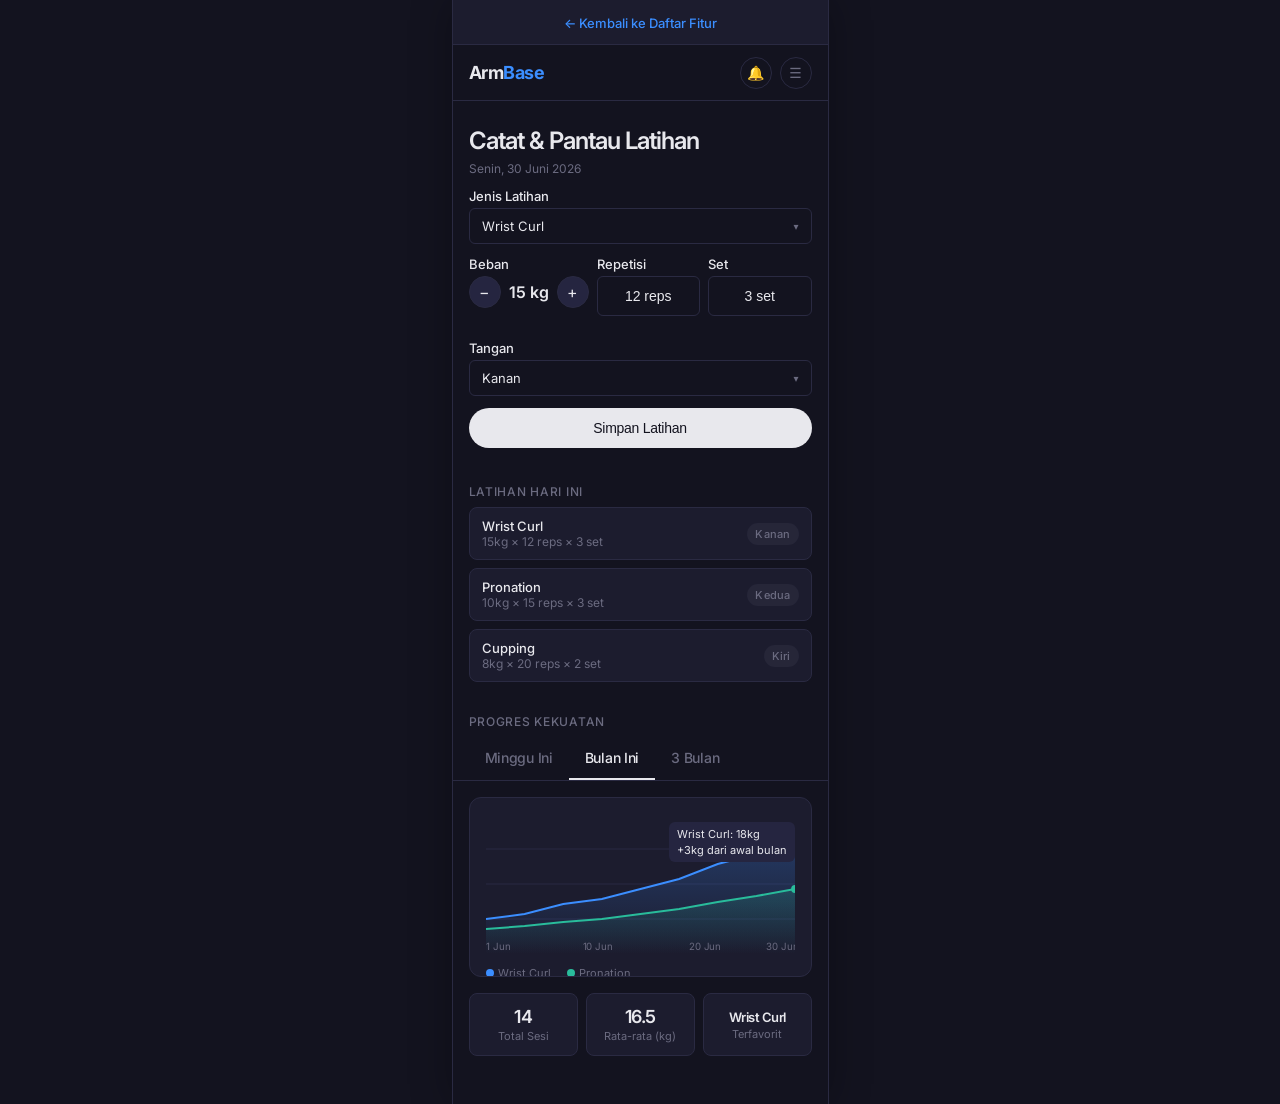
==== 01_tracking_grafik_progres.html @ 0b5d5841 "feat: setup mini experience hub and dark theme mockups" ====
<!DOCTYPE html>
<html lang="id">
<head>
  <meta charset="UTF-8">
  <meta name="viewport" content="width=375, initial-scale=1.0">
  <title>ArmBase — Tracking Latihan & Grafik Progres</title>
  <link rel="stylesheet" href="mockup-shared.css">
  <style>
    .chart-svg { width: 100%; height: 140px; }
    .chart-svg .line-blue { stroke: var(--link); stroke-width: 2; fill: none; }
    .chart-svg .line-cyan { stroke: #29bc9b; stroke-width: 2; fill: none; }
    .chart-svg .area-blue { fill: url(#gradBlue); }
    .chart-svg .area-cyan { fill: url(#gradCyan); }
    .chart-svg .axis-line { stroke: var(--hairline); stroke-width: 1; }
    .chart-svg text { font-family: 'Inter', sans-serif; font-size: 10px; fill: var(--mute); }
    .chart-tooltip {
      position: absolute; top: 24px; right: 16px;
      background: var(--canvas-soft-2); color: var(--ink); font-size: 11px;
      padding: 4px 8px; border-radius: 6px;
      line-height: 16px;
    }
    .chart-legend { display: flex; gap: 16px; margin-top: 8px; }
    .chart-legend-item { display: flex; align-items: center; gap: 4px; font-size: 11px; color: var(--mute); }
    .chart-legend-dot { width: 8px; height: 8px; border-radius: 50%; }
    .recorded-list { padding: 0 16px; margin-bottom: 16px; }
    .recorded-item {
      display: flex; align-items: center; justify-content: space-between;
      padding: 10px 12px; background: var(--canvas-soft); border: 1px solid var(--hairline);
      border-radius: 8px; margin-bottom: 8px; font-size: 13px;
    }
    .recorded-item-name { font-weight: 500; color: var(--ink); }
    .recorded-item-detail { color: var(--mute); font-size: 12px; }
    .stepper { display: flex; align-items: center; gap: 8px; }
    .stepper-btn {
      width: 32px; height: 32px; border-radius: 50%; border: 1px solid var(--hairline);
      background: var(--canvas-soft-2); font-size: 16px; color: var(--ink); cursor: pointer;
      display: flex; align-items: center; justify-content: center;
    }
    .stepper-value { font-size: 16px; font-weight: 600; color: var(--ink); min-width: 40px; text-align: center; }
  </style>
</head>
<body>
  <div style="background: var(--canvas-soft); padding: 12px 16px; border-bottom: 1px solid var(--hairline); text-align: center;">
    <a href="index.html" style="color: var(--link); font-size: 13px; text-decoration: none; font-weight: 500;">
      ← Kembali ke Daftar Fitur
    </a>
  </div>

  <!-- Navbar -->
  <nav class="navbar">
    <div class="navbar-brand">Arm<span>Base</span></div>
    <div class="navbar-icons">
      <div class="navbar-icon">🔔</div>
      <div class="navbar-icon">☰</div>
    </div>
  </nav>

  <!-- Page Header -->
  <div class="page-header">
    <div class="page-title">Catat & Pantau Latihan</div>
    <div class="page-date">Senin, 30 Juni 2026</div>
  </div>

  <!-- Form Input Section -->
  <div class="form-group">
    <label class="form-label">Jenis Latihan</label>
    <div class="select-mock" style="width:100%; justify-content: space-between;">Wrist Curl</div>
  </div>

  <div style="padding: 0 16px; margin-bottom: 12px;">
    <div class="form-input-row">
      <div class="form-group">
        <label class="form-label">Beban</label>
        <div class="stepper">
          <div class="stepper-btn">−</div>
          <div class="stepper-value">15 kg</div>
          <div class="stepper-btn">+</div>
        </div>
      </div>
      <div class="form-group">
        <label class="form-label">Repetisi</label>
        <input class="form-input" value="12 reps" readonly style="text-align:center;">
      </div>
      <div class="form-group">
        <label class="form-label">Set</label>
        <input class="form-input" value="3 set" readonly style="text-align:center;">
      </div>
    </div>
  </div>

  <div class="form-group">
    <label class="form-label">Tangan</label>
    <div class="select-mock" style="width:100%; justify-content: space-between;">Kanan</div>
  </div>

  <div style="padding: 0 16px; margin-bottom: 20px;">
    <button class="btn-primary">Simpan Latihan</button>
  </div>

  <!-- Recorded Today -->
  <div class="section-label">Latihan Hari Ini</div>
  <div class="recorded-list">
    <div class="recorded-item">
      <div>
        <div class="recorded-item-name">Wrist Curl</div>
        <div class="recorded-item-detail">15kg × 12 reps × 3 set</div>
      </div>
      <span class="badge badge-mute">Kanan</span>
    </div>
    <div class="recorded-item">
      <div>
        <div class="recorded-item-name">Pronation</div>
        <div class="recorded-item-detail">10kg × 15 reps × 3 set</div>
      </div>
      <span class="badge badge-mute">Kedua</span>
    </div>
    <div class="recorded-item">
      <div>
        <div class="recorded-item-name">Cupping</div>
        <div class="recorded-item-detail">8kg × 20 reps × 2 set</div>
      </div>
      <span class="badge badge-mute">Kiri</span>
    </div>
  </div>

  <!-- Grafik Progres Section -->
  <div class="section-label">Progres Kekuatan</div>
  <div class="tabs">
    <div class="tab">Minggu Ini</div>
    <div class="tab tab-active">Bulan Ini</div>
    <div class="tab">3 Bulan</div>
  </div>

  <div class="chart-area">
    <div class="chart-tooltip">Wrist Curl: 18kg<br>+3kg dari awal bulan</div>
    <svg class="chart-svg" viewBox="0 0 320 140" preserveAspectRatio="none">
      <defs>
        <linearGradient id="gradBlue" x1="0" y1="0" x2="0" y2="1">
          <stop offset="0%" stop-color="#3b8eff" stop-opacity="0.25"/>
          <stop offset="100%" stop-color="#3b8eff" stop-opacity="0"/>
        </linearGradient>
        <linearGradient id="gradCyan" x1="0" y1="0" x2="0" y2="1">
          <stop offset="0%" stop-color="#29bc9b" stop-opacity="0.2"/>
          <stop offset="100%" stop-color="#29bc9b" stop-opacity="0"/>
        </linearGradient>
      </defs>
      <!-- Grid lines -->
      <line class="axis-line" x1="0" y1="35" x2="320" y2="35"/>
      <line class="axis-line" x1="0" y1="70" x2="320" y2="70"/>
      <line class="axis-line" x1="0" y1="105" x2="320" y2="105"/>
      <!-- Area fills -->
      <path class="area-blue" d="M0,105 L40,100 L80,90 L120,85 L160,75 L200,65 L240,50 L280,40 L320,30 L320,140 L0,140 Z"/>
      <path class="area-cyan" d="M0,115 L40,112 L80,108 L120,105 L160,100 L200,95 L240,88 L280,82 L320,75 L320,140 L0,140 Z"/>
      <!-- Lines -->
      <polyline class="line-blue" points="0,105 40,100 80,90 120,85 160,75 200,65 240,50 280,40 320,30"/>
      <polyline class="line-cyan" points="0,115 40,112 80,108 120,105 160,100 200,95 240,88 280,82 320,75"/>
      <!-- Endpoint dots -->
      <circle cx="320" cy="30" r="4" fill="#3b8eff"/>
      <circle cx="320" cy="75" r="4" fill="#29bc9b"/>
      <!-- Axis labels -->
      <text x="0" y="136">1 Jun</text>
      <text x="100" y="136">10 Jun</text>
      <text x="210" y="136">20 Jun</text>
      <text x="290" y="136">30 Jun</text>
    </svg>
    <div class="chart-legend">
      <div class="chart-legend-item"><div class="chart-legend-dot" style="background:#3b8eff;"></div>Wrist Curl</div>
      <div class="chart-legend-item"><div class="chart-legend-dot" style="background:#29bc9b;"></div>Pronation</div>
    </div>
  </div>

  <!-- Stats -->
  <div class="stat-row">
    <div class="stat-card">
      <div class="stat-value">14</div>
      <div class="stat-label">Total Sesi</div>
    </div>
    <div class="stat-card">
      <div class="stat-value">16.5</div>
      <div class="stat-label">Rata-rata (kg)</div>
    </div>
    <div class="stat-card">
      <div class="stat-value" style="font-size: 13px; padding-top: 3px;">Wrist Curl</div>
      <div class="stat-label">Terfavorit</div>
    </div>
  </div>

  <div style="height: 32px;"></div>
</body>
</html>
---- mockup-shared.css ----
/* ================================================
   ArmBase Mockup — Shared Design Tokens (Vercel-Inspired)
   Extracted from design.md
   ================================================ */

@import url('https://fonts.googleapis.com/css2?family=Inter:wght@400;500;600;700&display=swap');

:root {
  /* Colors — Soft Dark Palette */
  --primary: #e8e8ed;
  --on-primary: #13131f;
  --ink: #e8e8ed;
  --body: #a0a0b0;
  --mute: #6b6b80;
  --hairline: #2a2a42;
  --hairline-strong: #45456a;
  --canvas: #13131f;
  --canvas-soft: #1c1c2e;
  --canvas-soft-2: #252540;
  --link: #3b8eff;
  --link-deep: #5ca0ff;
  --success: #3b8eff;
  --error: #ff4d4d;
  --error-soft: rgba(238, 0, 0, 0.15);
  --warning: #f5a623;
  --warning-soft: rgba(245, 166, 35, 0.15);
  --warning-deep: #f5b85a;
  --violet: #a78bfa;
  --cyan: #50e3c2;
  --cyan-deep: #29bc9b;
  --highlight-pink: #ff0080;
  --whatsapp: #25D366;

  /* Spacing */
  --sp-xxs: 4px;
  --sp-xs: 8px;
  --sp-sm: 12px;
  --sp-md: 16px;
  --sp-lg: 24px;
  --sp-xl: 32px;

  /* Rounded */
  --r-xs: 4px;
  --r-sm: 6px;
  --r-md: 8px;
  --r-lg: 12px;
  --r-xl: 16px;
  --r-pill: 100px;
  --r-full: 9999px;
}

* { margin: 0; padding: 0; box-sizing: border-box; }

body {
  font-family: 'Inter', system-ui, -apple-system, sans-serif;
  background: var(--canvas);
  color: var(--ink);
  width: 375px;
  min-height: 100vh;
  overflow-x: hidden;
  -webkit-font-smoothing: antialiased;
  margin: 0 auto;
  box-shadow: 0 0 0 1px var(--hairline), 0 0 40px rgba(0, 0, 0, 0.3);
}

/* ─── Navbar ─── */
.navbar {
  display: flex;
  align-items: center;
  justify-content: space-between;
  height: 56px;
  padding: 0 var(--sp-md);
  border-bottom: 1px solid var(--hairline);
  background: var(--canvas);
  position: sticky;
  top: 0;
  z-index: 100;
}
.navbar-brand {
  font-size: 18px;
  font-weight: 700;
  letter-spacing: -0.5px;
  color: var(--ink);
}
.navbar-brand span {
  color: var(--link);
}
.navbar-icons {
  display: flex;
  gap: var(--sp-xs);
}
.navbar-icon {
  width: 32px; height: 32px;
  border-radius: var(--r-full);
  border: 1px solid var(--hairline);
  display: flex; align-items: center; justify-content: center;
  background: var(--canvas);
  color: var(--mute);
  font-size: 14px;
}

/* ─── Page Header ─── */
.page-header {
  padding: var(--sp-lg) var(--sp-md) var(--sp-sm);
}
.page-title {
  font-size: 24px;
  font-weight: 600;
  letter-spacing: -0.96px;
  line-height: 32px;
  color: var(--ink);
}
.page-subtitle {
  font-size: 14px;
  font-weight: 400;
  line-height: 20px;
  color: var(--body);
  margin-top: var(--sp-xxs);
}
.page-date {
  font-size: 12px;
  color: var(--mute);
  margin-top: var(--sp-xxs);
}

/* ─── Cards ─── */
.card {
  background: var(--canvas);
  border: 1px solid var(--hairline);
  border-radius: var(--r-lg);
  padding: var(--sp-md);
  margin: 0 var(--sp-md) var(--sp-sm);
}
.card-soft {
  background: var(--canvas-soft);
  border: 1px solid var(--hairline);
  border-radius: var(--r-lg);
  padding: var(--sp-md);
  margin: 0 var(--sp-md) var(--sp-sm);
}
.card-highlight {
  border-color: var(--link);
  box-shadow: 0 0 0 1px var(--link);
}
.card-title {
  font-size: 14px;
  font-weight: 600;
  color: var(--ink);
  letter-spacing: -0.28px;
}
.card-desc {
  font-size: 13px;
  color: var(--body);
  line-height: 18px;
  margin-top: var(--sp-xxs);
}
.card-meta {
  font-size: 12px;
  color: var(--mute);
  margin-top: var(--sp-xxs);
}
.card-row {
  display: flex;
  align-items: center;
  gap: var(--sp-xs);
  margin-top: var(--sp-xs);
}

/* ─── Buttons ─── */
.btn-primary {
  display: inline-flex;
  align-items: center;
  justify-content: center;
  height: 40px;
  padding: 0 var(--sp-md);
  background: var(--primary);
  color: var(--on-primary);
  font-size: 14px;
  font-weight: 500;
  border-radius: var(--r-pill);
  border: none;
  cursor: pointer;
  width: 100%;
  letter-spacing: -0.28px;
}
.btn-secondary {
  display: inline-flex;
  align-items: center;
  justify-content: center;
  height: 40px;
  padding: 0 var(--sp-md);
  background: var(--canvas);
  color: var(--ink);
  font-size: 14px;
  font-weight: 500;
  border-radius: var(--r-pill);
  border: 1px solid var(--hairline);
  cursor: pointer;
  width: 100%;
  letter-spacing: -0.28px;
}
.btn-sm {
  height: 32px;
  font-size: 13px;
  padding: 0 var(--sp-sm);
}
.btn-whatsapp {
  background: var(--whatsapp);
  color: white;
  border: none;
}

/* ─── Badges ─── */
.badge {
  display: inline-flex;
  align-items: center;
  height: 22px;
  padding: 0 var(--sp-xs);
  border-radius: var(--r-full);
  font-size: 11px;
  font-weight: 500;
  letter-spacing: 0.02em;
}
.badge-blue { background: rgba(59, 142, 255, 0.15); color: #5ca0ff; }
.badge-green { background: rgba(10, 124, 66, 0.15); color: #34d399; }
.badge-yellow { background: var(--warning-soft); color: var(--warning-deep); }
.badge-red { background: var(--error-soft); color: #ff6b6b; }
.badge-cyan { background: rgba(80, 227, 194, 0.15); color: #50e3c2; }
.badge-violet { background: rgba(121, 40, 202, 0.15); color: #a78bfa; }
.badge-mute { background: rgba(107, 107, 128, 0.12); color: var(--mute); }

/* ─── Tags ─── */
.tag {
  display: inline-flex;
  align-items: center;
  height: 20px;
  padding: 0 6px;
  border-radius: var(--r-xs);
  font-size: 11px;
  font-weight: 500;
}
.tag-red { background: rgba(238, 0, 0, 0.12); color: #ff6b6b; }
.tag-yellow { background: rgba(245, 166, 35, 0.12); color: #f5b85a; }
.tag-cyan { background: rgba(80, 227, 194, 0.12); color: #50e3c2; }
.tag-blue { background: rgba(59, 142, 255, 0.12); color: #5ca0ff; }

/* ─── Avatar ─── */
.avatar {
  width: 40px; height: 40px;
  border-radius: var(--r-full);
  background: var(--canvas-soft-2);
  display: flex; align-items: center; justify-content: center;
  font-size: 14px;
  font-weight: 600;
  color: var(--body);
  flex-shrink: 0;
}
.avatar-sm {
  width: 32px; height: 32px;
  font-size: 12px;
}

/* ─── Filter/Dropdown ─── */
.filter-row {
  display: flex;
  gap: var(--sp-xs);
  padding: 0 var(--sp-md);
  margin-bottom: var(--sp-sm);
  overflow-x: auto;
}
.filter-chip {
  display: inline-flex;
  align-items: center;
  height: 32px;
  padding: 0 var(--sp-sm);
  border-radius: var(--r-pill);
  font-size: 13px;
  font-weight: 500;
  border: 1px solid var(--hairline);
  background: var(--canvas);
  color: var(--body);
  white-space: nowrap;
  flex-shrink: 0;
}
.filter-chip-active {
  background: var(--primary);
  color: var(--on-primary);
  border-color: var(--primary);
}
.select-mock {
  display: inline-flex;
  align-items: center;
  height: 36px;
  padding: 0 var(--sp-sm);
  border-radius: var(--r-sm);
  font-size: 13px;
  font-weight: 400;
  border: 1px solid var(--hairline);
  background: var(--canvas);
  color: var(--ink);
  gap: var(--sp-xxs);
}
.select-mock::after {
  content: "▾";
  color: var(--mute);
  font-size: 10px;
}

/* ─── Tabs ─── */
.tabs {
  display: flex;
  gap: 0;
  padding: 0 var(--sp-md);
  border-bottom: 1px solid var(--hairline);
  margin-bottom: var(--sp-md);
}
.tab {
  padding: var(--sp-sm) var(--sp-md);
  font-size: 14px;
  font-weight: 500;
  color: var(--mute);
  border-bottom: 2px solid transparent;
  letter-spacing: -0.28px;
}
.tab-active {
  color: var(--ink);
  border-bottom-color: var(--ink);
}

/* ─── Section dividers ─── */
.section-label {
  font-size: 12px;
  font-weight: 500;
  color: var(--mute);
  text-transform: uppercase;
  letter-spacing: 0.06em;
  padding: var(--sp-md) var(--sp-md) var(--sp-xs);
}

/* ─── Stat cards ─── */
.stat-row {
  display: flex;
  gap: var(--sp-xs);
  padding: 0 var(--sp-md);
  margin-bottom: var(--sp-md);
}
.stat-card {
  flex: 1;
  background: var(--canvas-soft);
  border: 1px solid var(--hairline);
  border-radius: var(--r-md);
  padding: var(--sp-sm);
  text-align: center;
}
.stat-value {
  font-size: 18px;
  font-weight: 600;
  color: var(--ink);
  letter-spacing: -0.5px;
}
.stat-label {
  font-size: 11px;
  color: var(--mute);
  margin-top: 2px;
}

/* ─── Form inputs (mock) ─── */
.form-group {
  margin-bottom: var(--sp-sm);
  padding: 0 var(--sp-md);
}
.form-label {
  font-size: 13px;
  font-weight: 500;
  color: var(--ink);
  margin-bottom: var(--sp-xxs);
  display: block;
}
.form-input {
  width: 100%;
  height: 40px;
  padding: 0 var(--sp-sm);
  border: 1px solid var(--hairline);
  border-radius: var(--r-sm);
  font-size: 14px;
  color: var(--ink);
  background: var(--canvas);
}
.form-input-row {
  display: flex;
  gap: var(--sp-xs);
}
.form-input-row .form-group {
  flex: 1;
  padding: 0;
}

/* ─── Progress bar ─── */
.progress-bar-container {
  padding: 0 var(--sp-md);
  margin-bottom: var(--sp-md);
}
.progress-label {
  font-size: 12px;
  font-weight: 500;
  color: var(--mute);
  margin-bottom: var(--sp-xxs);
}
.progress-bar-track {
  height: 6px;
  background: var(--canvas-soft-2);
  border-radius: var(--r-pill);
  overflow: hidden;
}
.progress-bar-fill {
  height: 100%;
  background: var(--link);
  border-radius: var(--r-pill);
}

/* ─── Timeline ─── */
.timeline {
  padding: 0 var(--sp-md);
  margin-bottom: var(--sp-md);
}
.timeline-item {
  display: flex;
  gap: var(--sp-sm);
  padding-bottom: var(--sp-md);
  position: relative;
}
.timeline-dot-col {
  display: flex;
  flex-direction: column;
  align-items: center;
  width: 20px;
  flex-shrink: 0;
}
.timeline-dot {
  width: 10px; height: 10px;
  border-radius: var(--r-full);
  border: 2px solid var(--link);
  background: var(--canvas);
  flex-shrink: 0;
}
.timeline-dot-locked {
  border-color: var(--hairline);
}
.timeline-line {
  width: 2px;
  flex: 1;
  background: var(--hairline);
  margin-top: 4px;
}
.timeline-content {
  flex: 1;
  padding-bottom: 4px;
}
.timeline-content-locked {
  opacity: 0.5;
}

/* ─── Warning card ─── */
.warning-card {
  background: var(--warning-soft);
  border: 1px solid var(--warning);
  border-radius: var(--r-md);
  padding: var(--sp-sm);
  margin: 0 var(--sp-md) var(--sp-md);
  font-size: 13px;
  line-height: 18px;
  color: var(--warning-deep);
}

/* ─── Chart placeholder ─── */
.chart-area {
  margin: 0 var(--sp-md) var(--sp-md);
  background: var(--canvas-soft);
  border: 1px solid var(--hairline);
  border-radius: var(--r-lg);
  padding: var(--sp-md);
  position: relative;
  height: 180px;
  overflow: hidden;
}

/* ─── Map placeholder ─── */
.map-placeholder {
  margin: 0 var(--sp-md) var(--sp-md);
  background: var(--canvas-soft-2);
  border: 1px solid var(--hairline);
  border-radius: var(--r-lg);
  height: 120px;
  display: flex;
  align-items: center;
  justify-content: center;
  color: var(--mute);
  font-size: 13px;
  position: relative;
}

/* ─── Grid 2x2 ─── */
.grid-2x2 {
  display: grid;
  grid-template-columns: 1fr 1fr;
  gap: var(--sp-xs);
  padding: 0 var(--sp-md);
  margin-bottom: var(--sp-md);
}
.grid-card {
  background: var(--canvas-soft);
  border: 1px solid var(--hairline);
  border-radius: var(--r-md);
  padding: var(--sp-sm);
  text-align: center;
  cursor: pointer;
}
.grid-card-active {
  border-color: var(--link);
  box-shadow: 0 0 0 1px var(--link);
  background: rgba(59, 142, 255, 0.1);
}
.grid-card-icon {
  font-size: 20px;
  margin-bottom: var(--sp-xxs);
}
.grid-card-label {
  font-size: 13px;
  font-weight: 500;
  color: var(--ink);
}

/* ─── Podium ─── */
.podium {
  display: flex;
  align-items: flex-end;
  justify-content: center;
  gap: var(--sp-xs);
  padding: 0 var(--sp-md);
  margin-bottom: var(--sp-md);
  height: 140px;
}
.podium-item {
  flex: 1;
  border-radius: var(--r-md) var(--r-md) 0 0;
  padding: var(--sp-sm);
  text-align: center;
  display: flex;
  flex-direction: column;
  justify-content: flex-end;
}
.podium-1 { background: rgba(249, 203, 40, 0.12); border: 1px solid rgba(249, 203, 40, 0.3); height: 130px; }
.podium-2 { background: rgba(180, 180, 200, 0.1); border: 1px solid rgba(180, 180, 200, 0.25); height: 105px; }
.podium-3 { background: rgba(247, 168, 168, 0.1); border: 1px solid rgba(247, 168, 168, 0.25); height: 85px; }
.podium-rank { font-size: 20px; margin-bottom: 2px; }
.podium-name { font-size: 12px; font-weight: 600; color: var(--ink); }
.podium-stats { font-size: 10px; color: var(--mute); margin-top: 2px; }
.podium-score { font-size: 14px; font-weight: 700; color: var(--ink); margin-top: 2px; }

/* ─── List items ─── */
.list-item {
  display: flex;
  align-items: center;
  gap: var(--sp-sm);
  padding: var(--sp-sm) var(--sp-md);
  border-bottom: 1px solid var(--hairline);
}
.list-item:last-child { border-bottom: none; }
.list-rank {
  font-size: 14px;
  font-weight: 600;
  color: var(--mute);
  width: 24px;
  text-align: center;
  flex-shrink: 0;
}

/* ─── Footer note ─── */
.footer-note {
  padding: var(--sp-md);
  text-align: center;
  font-size: 12px;
  color: var(--mute);
  line-height: 18px;
}

/* ─── Utility ─── */
.mt-xs { margin-top: var(--sp-xs); }
.mt-sm { margin-top: var(--sp-sm); }
.mt-md { margin-top: var(--sp-md); }
.mb-xs { margin-bottom: var(--sp-xs); }
.mb-sm { margin-bottom: var(--sp-sm); }
.mb-md { margin-bottom: var(--sp-md); }
.px-md { padding-left: var(--sp-md); padding-right: var(--sp-md); }
.flex-between { display: flex; justify-content: space-between; align-items: center; }
.text-center { text-align: center; }
.gap-xs { gap: var(--sp-xs); }
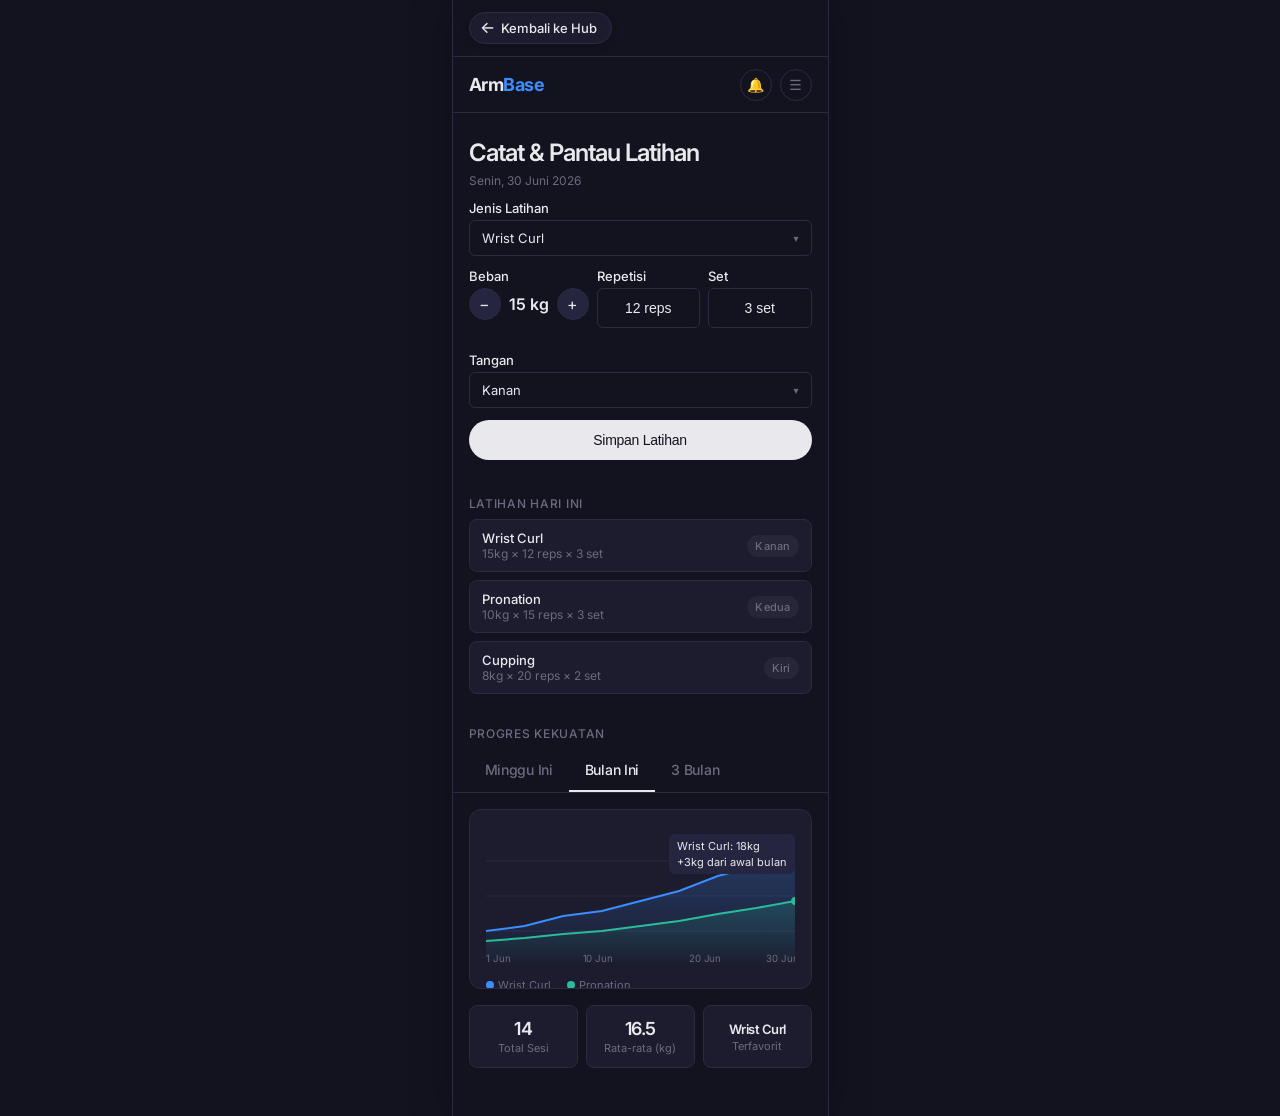
==== commit 38ab788e: "style: redesign back button to premium pill style" ====
--- a/01_tracking_grafik_progres.html
+++ b/01_tracking_grafik_progres.html
@@ -40,9 +40,9 @@
   </style>
 </head>
 <body>
-  <div style="background: var(--canvas-soft); padding: 12px 16px; border-bottom: 1px solid var(--hairline); text-align: center;">
-    <a href="index.html" style="color: var(--link); font-size: 13px; text-decoration: none; font-weight: 500;">
-      ← Kembali ke Daftar Fitur
+  <div style="padding: 12px 16px; background: var(--canvas); display: flex; border-bottom: 1px solid var(--hairline);">
+    <a href="index.html" style="display: inline-flex; align-items: center; gap: 6px; padding: 6px 14px 6px 10px; background: var(--canvas-soft); color: var(--ink); font-size: 13px; font-weight: 500; text-decoration: none; border-radius: 99px; border: 1px solid var(--hairline); box-shadow: 0 2px 8px rgba(0,0,0,0.15);">
+      <span style="font-size: 16px; margin-top: -2px;">←</span> Kembali ke Hub
     </a>
   </div>
 
